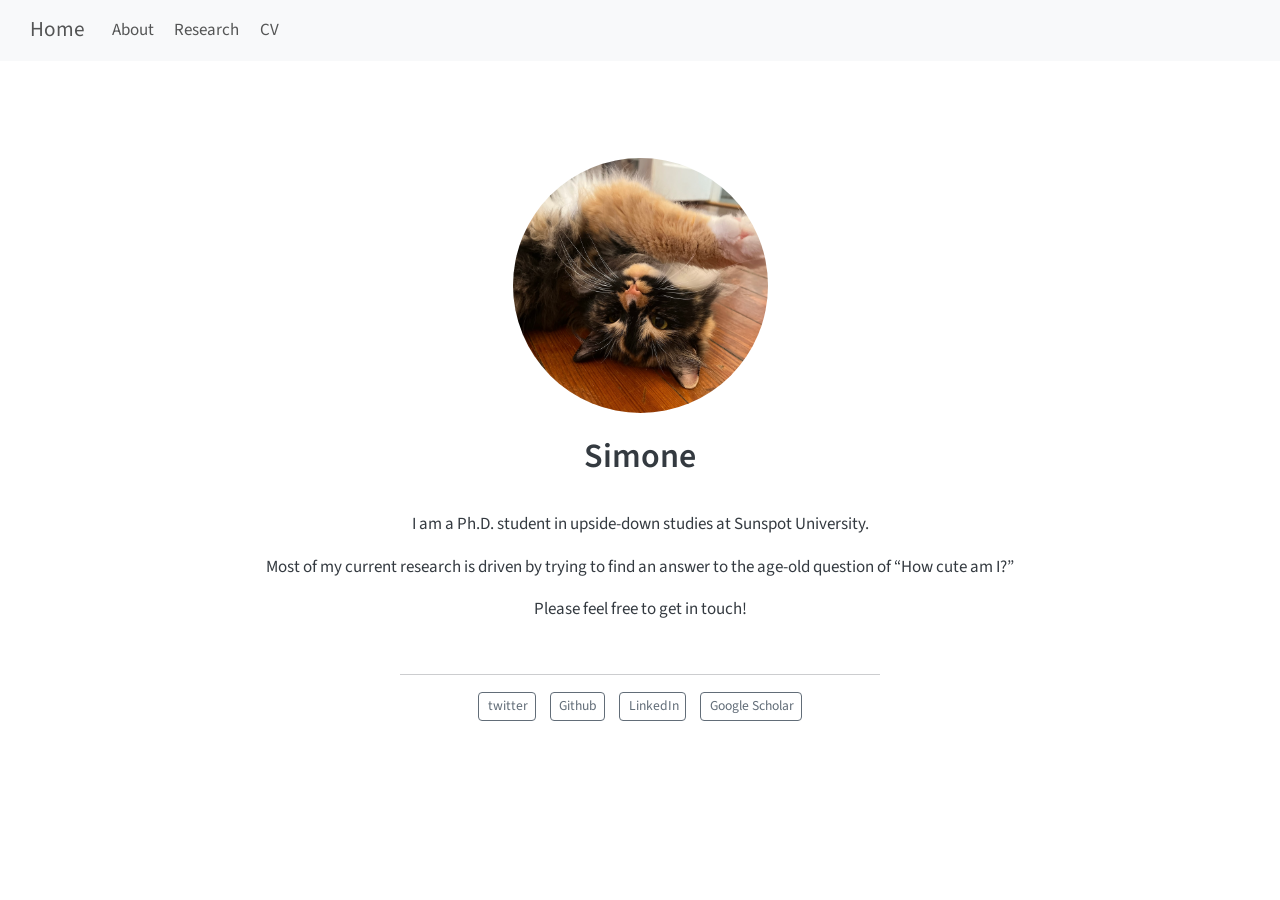
==== docs/index.html @ acee5ae1 "Initial commit" ====
<!DOCTYPE html>
<html xmlns="http://www.w3.org/1999/xhtml" lang="en" xml:lang="en"><head>

<meta charset="utf-8">
<meta name="generator" content="quarto-1.4.552">

<meta name="viewport" content="width=device-width, initial-scale=1.0, user-scalable=yes">


<title>Home - Simone</title>
<style>
code{white-space: pre-wrap;}
span.smallcaps{font-variant: small-caps;}
div.columns{display: flex; gap: min(4vw, 1.5em);}
div.column{flex: auto; overflow-x: auto;}
div.hanging-indent{margin-left: 1.5em; text-indent: -1.5em;}
ul.task-list{list-style: none;}
ul.task-list li input[type="checkbox"] {
  width: 0.8em;
  margin: 0 0.8em 0.2em -1em; /* quarto-specific, see https://github.com/quarto-dev/quarto-cli/issues/4556 */ 
  vertical-align: middle;
}
</style>


<script src="site_libs/quarto-nav/quarto-nav.js"></script>
<script src="site_libs/quarto-nav/headroom.min.js"></script>
<script src="site_libs/clipboard/clipboard.min.js"></script>
<script src="site_libs/quarto-search/autocomplete.umd.js"></script>
<script src="site_libs/quarto-search/fuse.min.js"></script>
<script src="site_libs/quarto-search/quarto-search.js"></script>
<meta name="quarto:offset" content="./">
<link href="./logo.png" rel="icon" type="image/png">
<script src="site_libs/quarto-html/quarto.js"></script>
<script src="site_libs/quarto-html/popper.min.js"></script>
<script src="site_libs/quarto-html/tippy.umd.min.js"></script>
<link href="site_libs/quarto-html/tippy.css" rel="stylesheet">
<link href="site_libs/quarto-html/quarto-syntax-highlighting.css" rel="stylesheet" id="quarto-text-highlighting-styles">
<script src="site_libs/bootstrap/bootstrap.min.js"></script>
<link href="site_libs/bootstrap/bootstrap-icons.css" rel="stylesheet">
<link href="site_libs/bootstrap/bootstrap.min.css" rel="stylesheet" id="quarto-bootstrap" data-mode="light">
<script id="quarto-search-options" type="application/json">{
  "location": "navbar",
  "copy-button": false,
  "collapse-after": 3,
  "panel-placement": "end",
  "type": "overlay",
  "limit": 50,
  "keyboard-shortcut": [
    "f",
    "/",
    "s"
  ],
  "show-item-context": false,
  "language": {
    "search-no-results-text": "No results",
    "search-matching-documents-text": "matching documents",
    "search-copy-link-title": "Copy link to search",
    "search-hide-matches-text": "Hide additional matches",
    "search-more-match-text": "more match in this document",
    "search-more-matches-text": "more matches in this document",
    "search-clear-button-title": "Clear",
    "search-text-placeholder": "",
    "search-detached-cancel-button-title": "Cancel",
    "search-submit-button-title": "Submit",
    "search-label": "Search"
  }
}</script>


<link rel="stylesheet" href="styles.css">
</head>

<body class="nav-fixed fullcontent">

<div id="quarto-search-results"></div>
  <header id="quarto-header" class="headroom fixed-top">
    <nav class="navbar navbar-expand-lg " data-bs-theme="dark">
      <div class="navbar-container container-fluid">
      <div class="navbar-brand-container mx-auto">
    <a class="navbar-brand" href="./index.html">
    <span class="navbar-title">Home</span>
    </a>
  </div>
            <div id="quarto-search" class="" title="Search"></div>
          <button class="navbar-toggler" type="button" data-bs-toggle="collapse" data-bs-target="#navbarCollapse" aria-controls="navbarCollapse" aria-expanded="false" aria-label="Toggle navigation" onclick="if (window.quartoToggleHeadroom) { window.quartoToggleHeadroom(); }">
  <span class="navbar-toggler-icon"></span>
</button>
          <div class="collapse navbar-collapse" id="navbarCollapse">
            <ul class="navbar-nav navbar-nav-scroll me-auto">
  <li class="nav-item">
    <a class="nav-link" href="./about.html"> 
<span class="menu-text">About</span></a>
  </li>  
  <li class="nav-item">
    <a class="nav-link" href="./research/index.html"> 
<span class="menu-text">Research</span></a>
  </li>  
  <li class="nav-item">
    <a class="nav-link" href="./cv.pdf"> 
<span class="menu-text">CV</span></a>
  </li>  
</ul>
          </div> <!-- /navcollapse -->
          <div class="quarto-navbar-tools">
</div>
      </div> <!-- /container-fluid -->
    </nav>
</header>
<!-- content -->
<div id="quarto-content" class="quarto-container page-columns page-rows-contents page-layout-article page-navbar">
<!-- sidebar -->
<!-- margin-sidebar -->
    
<!-- main -->
<div class="quarto-about-jolla content">
  <img src="profile.jpg" class="about-image
  round " style="height: 15em; width: 15em;">
 <header id="title-block-header" class="quarto-title-block default">
<div class="quarto-title">
<h1 class="title">Simone</h1>
</div>
<div class="quarto-title-meta">
  </div>
</header><main class="content" id="quarto-document-content">
<p>I am a Ph.D.&nbsp;student in upside-down studies at Sunspot University.</p>
<p>Most of my current research is driven by trying to find an answer to the age-old question of “How cute am I?”</p>
<p>Please feel free to get in touch!</p>


</main> 
  <hr class="about-sep">
   <div class="about-links">
  <a href="https://twitter.com" class="about-link" rel="" target="">
    <i class="bi bi-twitter"></i>
     <span class="about-link-text">twitter</span>
  </a>
  <a href="https://github.com" class="about-link" rel="" target="">
    <i class="bi bi-github"></i>
     <span class="about-link-text">Github</span>
  </a>
  <a href="https://linkedin.com" class="about-link" rel="" target="">
    <i class="bi bi-linkedin"></i>
     <span class="about-link-text">LinkedIn</span>
  </a>
  <a href="https://scholar.google.com" class="about-link" rel="" target="">
    <i class="bi bi-google"></i>
     <span class="about-link-text">Google Scholar</span>
  </a>
</div>
</div>
 <!-- /main -->
<script id="quarto-html-after-body" type="application/javascript">
window.document.addEventListener("DOMContentLoaded", function (event) {
  const toggleBodyColorMode = (bsSheetEl) => {
    const mode = bsSheetEl.getAttribute("data-mode");
    const bodyEl = window.document.querySelector("body");
    if (mode === "dark") {
      bodyEl.classList.add("quarto-dark");
      bodyEl.classList.remove("quarto-light");
    } else {
      bodyEl.classList.add("quarto-light");
      bodyEl.classList.remove("quarto-dark");
    }
  }
  const toggleBodyColorPrimary = () => {
    const bsSheetEl = window.document.querySelector("link#quarto-bootstrap");
    if (bsSheetEl) {
      toggleBodyColorMode(bsSheetEl);
    }
  }
  toggleBodyColorPrimary();  
  const isCodeAnnotation = (el) => {
    for (const clz of el.classList) {
      if (clz.startsWith('code-annotation-')) {                     
        return true;
      }
    }
    return false;
  }
  const clipboard = new window.ClipboardJS('.code-copy-button', {
    text: function(trigger) {
      const codeEl = trigger.previousElementSibling.cloneNode(true);
      for (const childEl of codeEl.children) {
        if (isCodeAnnotation(childEl)) {
          childEl.remove();
        }
      }
      return codeEl.innerText;
    }
  });
  clipboard.on('success', function(e) {
    // button target
    const button = e.trigger;
    // don't keep focus
    button.blur();
    // flash "checked"
    button.classList.add('code-copy-button-checked');
    var currentTitle = button.getAttribute("title");
    button.setAttribute("title", "Copied!");
    let tooltip;
    if (window.bootstrap) {
      button.setAttribute("data-bs-toggle", "tooltip");
      button.setAttribute("data-bs-placement", "left");
      button.setAttribute("data-bs-title", "Copied!");
      tooltip = new bootstrap.Tooltip(button, 
        { trigger: "manual", 
          customClass: "code-copy-button-tooltip",
          offset: [0, -8]});
      tooltip.show();    
    }
    setTimeout(function() {
      if (tooltip) {
        tooltip.hide();
        button.removeAttribute("data-bs-title");
        button.removeAttribute("data-bs-toggle");
        button.removeAttribute("data-bs-placement");
      }
      button.setAttribute("title", currentTitle);
      button.classList.remove('code-copy-button-checked');
    }, 1000);
    // clear code selection
    e.clearSelection();
  });
    var localhostRegex = new RegExp(/^(?:http|https):\/\/localhost\:?[0-9]*\//);
    var mailtoRegex = new RegExp(/^mailto:/);
      var filterRegex = new RegExp('/' + window.location.host + '/');
    var isInternal = (href) => {
        return filterRegex.test(href) || localhostRegex.test(href) || mailtoRegex.test(href);
    }
    // Inspect non-navigation links and adorn them if external
 	var links = window.document.querySelectorAll('a[href]:not(.nav-link):not(.navbar-brand):not(.toc-action):not(.sidebar-link):not(.sidebar-item-toggle):not(.pagination-link):not(.no-external):not([aria-hidden]):not(.dropdown-item):not(.quarto-navigation-tool)');
    for (var i=0; i<links.length; i++) {
      const link = links[i];
      if (!isInternal(link.href)) {
        // undo the damage that might have been done by quarto-nav.js in the case of
        // links that we want to consider external
        if (link.dataset.originalHref !== undefined) {
          link.href = link.dataset.originalHref;
        }
      }
    }
  function tippyHover(el, contentFn, onTriggerFn, onUntriggerFn) {
    const config = {
      allowHTML: true,
      maxWidth: 500,
      delay: 100,
      arrow: false,
      appendTo: function(el) {
          return el.parentElement;
      },
      interactive: true,
      interactiveBorder: 10,
      theme: 'quarto',
      placement: 'bottom-start',
    };
    if (contentFn) {
      config.content = contentFn;
    }
    if (onTriggerFn) {
      config.onTrigger = onTriggerFn;
    }
    if (onUntriggerFn) {
      config.onUntrigger = onUntriggerFn;
    }
    window.tippy(el, config); 
  }
  const noterefs = window.document.querySelectorAll('a[role="doc-noteref"]');
  for (var i=0; i<noterefs.length; i++) {
    const ref = noterefs[i];
    tippyHover(ref, function() {
      // use id or data attribute instead here
      let href = ref.getAttribute('data-footnote-href') || ref.getAttribute('href');
      try { href = new URL(href).hash; } catch {}
      const id = href.replace(/^#\/?/, "");
      const note = window.document.getElementById(id);
      if (note) {
        return note.innerHTML;
      } else {
        return "";
      }
    });
  }
  const xrefs = window.document.querySelectorAll('a.quarto-xref');
  const processXRef = (id, note) => {
    // Strip column container classes
    const stripColumnClz = (el) => {
      el.classList.remove("page-full", "page-columns");
      if (el.children) {
        for (const child of el.children) {
          stripColumnClz(child);
        }
      }
    }
    stripColumnClz(note)
    if (id === null || id.startsWith('sec-')) {
      // Special case sections, only their first couple elements
      const container = document.createElement("div");
      if (note.children && note.children.length > 2) {
        container.appendChild(note.children[0].cloneNode(true));
        for (let i = 1; i < note.children.length; i++) {
          const child = note.children[i];
          if (child.tagName === "P" && child.innerText === "") {
            continue;
          } else {
            container.appendChild(child.cloneNode(true));
            break;
          }
        }
        if (window.Quarto?.typesetMath) {
          window.Quarto.typesetMath(container);
        }
        return container.innerHTML
      } else {
        if (window.Quarto?.typesetMath) {
          window.Quarto.typesetMath(note);
        }
        return note.innerHTML;
      }
    } else {
      // Remove any anchor links if they are present
      const anchorLink = note.querySelector('a.anchorjs-link');
      if (anchorLink) {
        anchorLink.remove();
      }
      if (window.Quarto?.typesetMath) {
        window.Quarto.typesetMath(note);
      }
      // TODO in 1.5, we should make sure this works without a callout special case
      if (note.classList.contains("callout")) {
        return note.outerHTML;
      } else {
        return note.innerHTML;
      }
    }
  }
  for (var i=0; i<xrefs.length; i++) {
    const xref = xrefs[i];
    tippyHover(xref, undefined, function(instance) {
      instance.disable();
      let url = xref.getAttribute('href');
      let hash = undefined; 
      if (url.startsWith('#')) {
        hash = url;
      } else {
        try { hash = new URL(url).hash; } catch {}
      }
      if (hash) {
        const id = hash.replace(/^#\/?/, "");
        const note = window.document.getElementById(id);
        if (note !== null) {
          try {
            const html = processXRef(id, note.cloneNode(true));
            instance.setContent(html);
          } finally {
            instance.enable();
            instance.show();
          }
        } else {
          // See if we can fetch this
          fetch(url.split('#')[0])
          .then(res => res.text())
          .then(html => {
            const parser = new DOMParser();
            const htmlDoc = parser.parseFromString(html, "text/html");
            const note = htmlDoc.getElementById(id);
            if (note !== null) {
              const html = processXRef(id, note);
              instance.setContent(html);
            } 
          }).finally(() => {
            instance.enable();
            instance.show();
          });
        }
      } else {
        // See if we can fetch a full url (with no hash to target)
        // This is a special case and we should probably do some content thinning / targeting
        fetch(url)
        .then(res => res.text())
        .then(html => {
          const parser = new DOMParser();
          const htmlDoc = parser.parseFromString(html, "text/html");
          const note = htmlDoc.querySelector('main.content');
          if (note !== null) {
            // This should only happen for chapter cross references
            // (since there is no id in the URL)
            // remove the first header
            if (note.children.length > 0 && note.children[0].tagName === "HEADER") {
              note.children[0].remove();
            }
            const html = processXRef(null, note);
            instance.setContent(html);
          } 
        }).finally(() => {
          instance.enable();
          instance.show();
        });
      }
    }, function(instance) {
    });
  }
      let selectedAnnoteEl;
      const selectorForAnnotation = ( cell, annotation) => {
        let cellAttr = 'data-code-cell="' + cell + '"';
        let lineAttr = 'data-code-annotation="' +  annotation + '"';
        const selector = 'span[' + cellAttr + '][' + lineAttr + ']';
        return selector;
      }
      const selectCodeLines = (annoteEl) => {
        const doc = window.document;
        const targetCell = annoteEl.getAttribute("data-target-cell");
        const targetAnnotation = annoteEl.getAttribute("data-target-annotation");
        const annoteSpan = window.document.querySelector(selectorForAnnotation(targetCell, targetAnnotation));
        const lines = annoteSpan.getAttribute("data-code-lines").split(",");
        const lineIds = lines.map((line) => {
          return targetCell + "-" + line;
        })
        let top = null;
        let height = null;
        let parent = null;
        if (lineIds.length > 0) {
            //compute the position of the single el (top and bottom and make a div)
            const el = window.document.getElementById(lineIds[0]);
            top = el.offsetTop;
            height = el.offsetHeight;
            parent = el.parentElement.parentElement;
          if (lineIds.length > 1) {
            const lastEl = window.document.getElementById(lineIds[lineIds.length - 1]);
            const bottom = lastEl.offsetTop + lastEl.offsetHeight;
            height = bottom - top;
          }
          if (top !== null && height !== null && parent !== null) {
            // cook up a div (if necessary) and position it 
            let div = window.document.getElementById("code-annotation-line-highlight");
            if (div === null) {
              div = window.document.createElement("div");
              div.setAttribute("id", "code-annotation-line-highlight");
              div.style.position = 'absolute';
              parent.appendChild(div);
            }
            div.style.top = top - 2 + "px";
            div.style.height = height + 4 + "px";
            div.style.left = 0;
            let gutterDiv = window.document.getElementById("code-annotation-line-highlight-gutter");
            if (gutterDiv === null) {
              gutterDiv = window.document.createElement("div");
              gutterDiv.setAttribute("id", "code-annotation-line-highlight-gutter");
              gutterDiv.style.position = 'absolute';
              const codeCell = window.document.getElementById(targetCell);
              const gutter = codeCell.querySelector('.code-annotation-gutter');
              gutter.appendChild(gutterDiv);
            }
            gutterDiv.style.top = top - 2 + "px";
            gutterDiv.style.height = height + 4 + "px";
          }
          selectedAnnoteEl = annoteEl;
        }
      };
      const unselectCodeLines = () => {
        const elementsIds = ["code-annotation-line-highlight", "code-annotation-line-highlight-gutter"];
        elementsIds.forEach((elId) => {
          const div = window.document.getElementById(elId);
          if (div) {
            div.remove();
          }
        });
        selectedAnnoteEl = undefined;
      };
        // Handle positioning of the toggle
    window.addEventListener(
      "resize",
      throttle(() => {
        elRect = undefined;
        if (selectedAnnoteEl) {
          selectCodeLines(selectedAnnoteEl);
        }
      }, 10)
    );
    function throttle(fn, ms) {
    let throttle = false;
    let timer;
      return (...args) => {
        if(!throttle) { // first call gets through
            fn.apply(this, args);
            throttle = true;
        } else { // all the others get throttled
            if(timer) clearTimeout(timer); // cancel #2
            timer = setTimeout(() => {
              fn.apply(this, args);
              timer = throttle = false;
            }, ms);
        }
      };
    }
      // Attach click handler to the DT
      const annoteDls = window.document.querySelectorAll('dt[data-target-cell]');
      for (const annoteDlNode of annoteDls) {
        annoteDlNode.addEventListener('click', (event) => {
          const clickedEl = event.target;
          if (clickedEl !== selectedAnnoteEl) {
            unselectCodeLines();
            const activeEl = window.document.querySelector('dt[data-target-cell].code-annotation-active');
            if (activeEl) {
              activeEl.classList.remove('code-annotation-active');
            }
            selectCodeLines(clickedEl);
            clickedEl.classList.add('code-annotation-active');
          } else {
            // Unselect the line
            unselectCodeLines();
            clickedEl.classList.remove('code-annotation-active');
          }
        });
      }
  const findCites = (el) => {
    const parentEl = el.parentElement;
    if (parentEl) {
      const cites = parentEl.dataset.cites;
      if (cites) {
        return {
          el,
          cites: cites.split(' ')
        };
      } else {
        return findCites(el.parentElement)
      }
    } else {
      return undefined;
    }
  };
  var bibliorefs = window.document.querySelectorAll('a[role="doc-biblioref"]');
  for (var i=0; i<bibliorefs.length; i++) {
    const ref = bibliorefs[i];
    const citeInfo = findCites(ref);
    if (citeInfo) {
      tippyHover(citeInfo.el, function() {
        var popup = window.document.createElement('div');
        citeInfo.cites.forEach(function(cite) {
          var citeDiv = window.document.createElement('div');
          citeDiv.classList.add('hanging-indent');
          citeDiv.classList.add('csl-entry');
          var biblioDiv = window.document.getElementById('ref-' + cite);
          if (biblioDiv) {
            citeDiv.innerHTML = biblioDiv.innerHTML;
          }
          popup.appendChild(citeDiv);
        });
        return popup.innerHTML;
      });
    }
  }
});
</script>
</div> <!-- /content -->




</body></html>
---- docs/site_libs/quarto-html/tippy.css ----
.tippy-box[data-animation=fade][data-state=hidden]{opacity:0}[data-tippy-root]{max-width:calc(100vw - 10px)}.tippy-box{position:relative;background-color:#333;color:#fff;border-radius:4px;font-size:14px;line-height:1.4;white-space:normal;outline:0;transition-property:transform,visibility,opacity}.tippy-box[data-placement^=top]>.tippy-arrow{bottom:0}.tippy-box[data-placement^=top]>.tippy-arrow:before{bottom:-7px;left:0;border-width:8px 8px 0;border-top-color:initial;transform-origin:center top}.tippy-box[data-placement^=bottom]>.tippy-arrow{top:0}.tippy-box[data-placement^=bottom]>.tippy-arrow:before{top:-7px;left:0;border-width:0 8px 8px;border-bottom-color:initial;transform-origin:center bottom}.tippy-box[data-placement^=left]>.tippy-arrow{right:0}.tippy-box[data-placement^=left]>.tippy-arrow:before{border-width:8px 0 8px 8px;border-left-color:initial;right:-7px;transform-origin:center left}.tippy-box[data-placement^=right]>.tippy-arrow{left:0}.tippy-box[data-placement^=right]>.tippy-arrow:before{left:-7px;border-width:8px 8px 8px 0;border-right-color:initial;transform-origin:center right}.tippy-box[data-inertia][data-state=visible]{transition-timing-function:cubic-bezier(.54,1.5,.38,1.11)}.tippy-arrow{width:16px;height:16px;color:#333}.tippy-arrow:before{content:"";position:absolute;border-color:transparent;border-style:solid}.tippy-content{position:relative;padding:5px 9px;z-index:1}
---- docs/site_libs/quarto-html/quarto-syntax-highlighting.css ----
/* quarto syntax highlight colors */
:root {
  --quarto-hl-ot-color: #003B4F;
  --quarto-hl-at-color: #657422;
  --quarto-hl-ss-color: #20794D;
  --quarto-hl-an-color: #5E5E5E;
  --quarto-hl-fu-color: #4758AB;
  --quarto-hl-st-color: #20794D;
  --quarto-hl-cf-color: #003B4F;
  --quarto-hl-op-color: #5E5E5E;
  --quarto-hl-er-color: #AD0000;
  --quarto-hl-bn-color: #AD0000;
  --quarto-hl-al-color: #AD0000;
  --quarto-hl-va-color: #111111;
  --quarto-hl-bu-color: inherit;
  --quarto-hl-ex-color: inherit;
  --quarto-hl-pp-color: #AD0000;
  --quarto-hl-in-color: #5E5E5E;
  --quarto-hl-vs-color: #20794D;
  --quarto-hl-wa-color: #5E5E5E;
  --quarto-hl-do-color: #5E5E5E;
  --quarto-hl-im-color: #00769E;
  --quarto-hl-ch-color: #20794D;
  --quarto-hl-dt-color: #AD0000;
  --quarto-hl-fl-color: #AD0000;
  --quarto-hl-co-color: #5E5E5E;
  --quarto-hl-cv-color: #5E5E5E;
  --quarto-hl-cn-color: #8f5902;
  --quarto-hl-sc-color: #5E5E5E;
  --quarto-hl-dv-color: #AD0000;
  --quarto-hl-kw-color: #003B4F;
}

/* other quarto variables */
:root {
  --quarto-font-monospace: SFMono-Regular, Menlo, Monaco, Consolas, "Liberation Mono", "Courier New", monospace;
}

pre > code.sourceCode > span {
  color: #003B4F;
}

code span {
  color: #003B4F;
}

code.sourceCode > span {
  color: #003B4F;
}

div.sourceCode,
div.sourceCode pre.sourceCode {
  color: #003B4F;
}

code span.ot {
  color: #003B4F;
  font-style: inherit;
}

code span.at {
  color: #657422;
  font-style: inherit;
}

code span.ss {
  color: #20794D;
  font-style: inherit;
}

code span.an {
  color: #5E5E5E;
  font-style: inherit;
}

code span.fu {
  color: #4758AB;
  font-style: inherit;
}

code span.st {
  color: #20794D;
  font-style: inherit;
}

code span.cf {
  color: #003B4F;
  font-style: inherit;
}

code span.op {
  color: #5E5E5E;
  font-style: inherit;
}

code span.er {
  color: #AD0000;
  font-style: inherit;
}

code span.bn {
  color: #AD0000;
  font-style: inherit;
}

code span.al {
  color: #AD0000;
  font-style: inherit;
}

code span.va {
  color: #111111;
  font-style: inherit;
}

code span.bu {
  font-style: inherit;
}

code span.ex {
  font-style: inherit;
}

code span.pp {
  color: #AD0000;
  font-style: inherit;
}

code span.in {
  color: #5E5E5E;
  font-style: inherit;
}

code span.vs {
  color: #20794D;
  font-style: inherit;
}

code span.wa {
  color: #5E5E5E;
  font-style: italic;
}

code span.do {
  color: #5E5E5E;
  font-style: italic;
}

code span.im {
  color: #00769E;
  font-style: inherit;
}

code span.ch {
  color: #20794D;
  font-style: inherit;
}

code span.dt {
  color: #AD0000;
  font-style: inherit;
}

code span.fl {
  color: #AD0000;
  font-style: inherit;
}

code span.co {
  color: #5E5E5E;
  font-style: inherit;
}

code span.cv {
  color: #5E5E5E;
  font-style: italic;
}

code span.cn {
  color: #8f5902;
  font-style: inherit;
}

code span.sc {
  color: #5E5E5E;
  font-style: inherit;
}

code span.dv {
  color: #AD0000;
  font-style: inherit;
}

code span.kw {
  color: #003B4F;
  font-style: inherit;
}

.prevent-inlining {
  content: "</";
}

/*# sourceMappingURL=debc5d5d77c3f9108843748ff7464032.css.map */
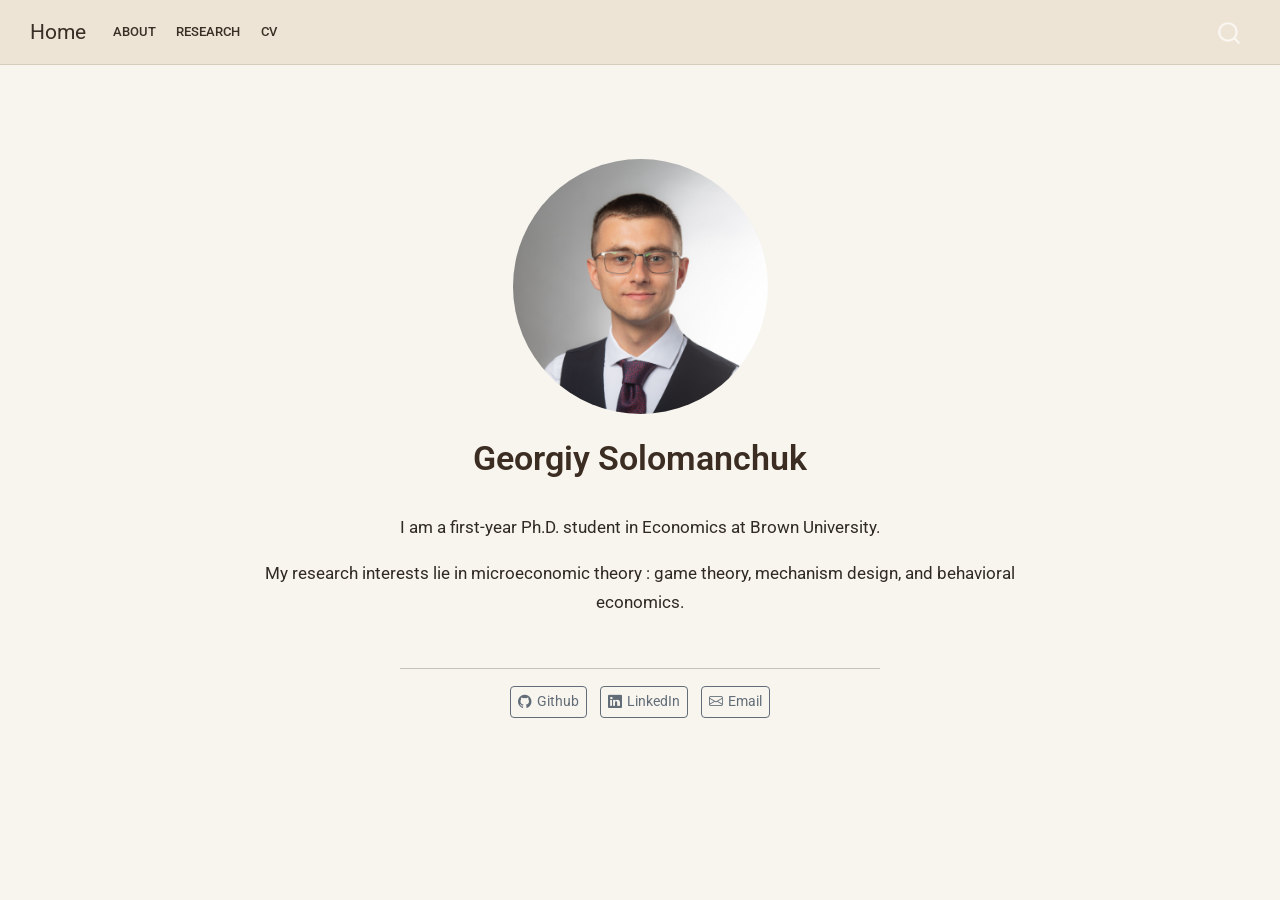
==== commit b81dd92a: "Building my own website" ====
--- a/docs/index.html
+++ b/docs/index.html
@@ -2,13 +2,16 @@
 <html xmlns="http://www.w3.org/1999/xhtml" lang="en" xml:lang="en"><head>
 
 <meta charset="utf-8">
-<meta name="generator" content="quarto-1.4.552">
+<meta name="generator" content="quarto-1.9.36">
 
 <meta name="viewport" content="width=device-width, initial-scale=1.0, user-scalable=yes">
 
 
-<title>Home - Simone</title>
+<title>Georgiy Solomanchuk – Home</title>
 <style>
+/* Default styles provided by pandoc.
+** See https://pandoc.org/MANUAL.html#variables-for-html for config info.
+*/
 code{white-space: pre-wrap;}
 span.smallcaps{font-variant: small-caps;}
 div.columns{display: flex; gap: min(4vw, 1.5em);}
@@ -31,14 +34,15 @@
 <script src="site_libs/quarto-search/quarto-search.js"></script>
 <meta name="quarto:offset" content="./">
 <link href="./logo.png" rel="icon" type="image/png">
-<script src="site_libs/quarto-html/quarto.js"></script>
+<script src="site_libs/quarto-html/quarto.js" type="module"></script>
+<script src="site_libs/quarto-html/tabsets/tabsets.js" type="module"></script>
 <script src="site_libs/quarto-html/popper.min.js"></script>
 <script src="site_libs/quarto-html/tippy.umd.min.js"></script>
 <link href="site_libs/quarto-html/tippy.css" rel="stylesheet">
-<link href="site_libs/quarto-html/quarto-syntax-highlighting.css" rel="stylesheet" id="quarto-text-highlighting-styles">
+<link href="site_libs/quarto-html/quarto-syntax-highlighting-845c23b38eaddc0f92fda52bfe77a8c8.css" rel="stylesheet" id="quarto-text-highlighting-styles">
 <script src="site_libs/bootstrap/bootstrap.min.js"></script>
 <link href="site_libs/bootstrap/bootstrap-icons.css" rel="stylesheet">
-<link href="site_libs/bootstrap/bootstrap.min.css" rel="stylesheet" id="quarto-bootstrap" data-mode="light">
+<link href="site_libs/bootstrap/bootstrap-c51defa157ccb18095ba4b35bf459923.min.css" rel="stylesheet" append-hash="true" id="quarto-bootstrap" data-mode="light">
 <script id="quarto-search-options" type="application/json">{
   "location": "navbar",
   "copy-button": false,
@@ -71,7 +75,7 @@
 <link rel="stylesheet" href="styles.css">
 </head>
 
-<body class="nav-fixed fullcontent">
+<body class="nav-fixed fullcontent quarto-light">
 
 <div id="quarto-search-results"></div>
   <header id="quarto-header" class="headroom fixed-top">
@@ -83,7 +87,7 @@
     </a>
   </div>
             <div id="quarto-search" class="" title="Search"></div>
-          <button class="navbar-toggler" type="button" data-bs-toggle="collapse" data-bs-target="#navbarCollapse" aria-controls="navbarCollapse" aria-expanded="false" aria-label="Toggle navigation" onclick="if (window.quartoToggleHeadroom) { window.quartoToggleHeadroom(); }">
+          <button class="navbar-toggler" type="button" data-bs-toggle="collapse" data-bs-target="#navbarCollapse" aria-controls="navbarCollapse" role="menu" aria-expanded="false" aria-label="Toggle navigation" onclick="if (window.quartoToggleHeadroom) { window.quartoToggleHeadroom(); }">
   <span class="navbar-toggler-icon"></span>
 </button>
           <div class="collapse navbar-collapse" id="navbarCollapse">
@@ -102,7 +106,7 @@
   </li>  
 </ul>
           </div> <!-- /navcollapse -->
-          <div class="quarto-navbar-tools">
+            <div class="quarto-navbar-tools">
 </div>
       </div> <!-- /container-fluid -->
     </nav>
@@ -113,74 +117,84 @@
 <!-- margin-sidebar -->
     
 <!-- main -->
-<div class="quarto-about-jolla content">
+<div class="quarto-about-jolla">
   <img src="profile.jpg" class="about-image
   round " style="height: 15em; width: 15em;">
  <header id="title-block-header" class="quarto-title-block default">
 <div class="quarto-title">
-<h1 class="title">Simone</h1>
+<h1 class="title">Georgiy Solomanchuk</h1>
 </div>
 <div class="quarto-title-meta">
   </div>
 </header><main class="content" id="quarto-document-content">
-<p>I am a Ph.D.&nbsp;student in upside-down studies at Sunspot University.</p>
-<p>Most of my current research is driven by trying to find an answer to the age-old question of “How cute am I?”</p>
-<p>Please feel free to get in touch!</p>
+<p>I am a first-year Ph.D.&nbsp;student in Economics at Brown University.</p>
+<p>My research interests lie in microeconomic theory : game theory, mechanism design, and behavioral economics.</p>
 
 
 </main> 
   <hr class="about-sep">
    <div class="about-links">
-  <a href="https://twitter.com" class="about-link" rel="" target="">
-    <i class="bi bi-twitter"></i>
-     <span class="about-link-text">twitter</span>
-  </a>
-  <a href="https://github.com" class="about-link" rel="" target="">
+  <a href="https://github.com/georgiysolomanchuk" class="about-link" rel="" target="">
     <i class="bi bi-github"></i>
      <span class="about-link-text">Github</span>
   </a>
-  <a href="https://linkedin.com" class="about-link" rel="" target="">
+  <a href="https://www.linkedin.com/in/georgiy-solomanchuk" class="about-link" rel="" target="">
     <i class="bi bi-linkedin"></i>
      <span class="about-link-text">LinkedIn</span>
   </a>
-  <a href="https://scholar.google.com" class="about-link" rel="" target="">
-    <i class="bi bi-google"></i>
-     <span class="about-link-text">Google Scholar</span>
+  <a href="mailto:georgiy_solomanchuk@brown.edu" class="about-link" rel="" target="">
+    <i class="bi bi-envelope"></i>
+     <span class="about-link-text">Email</span>
   </a>
 </div>
 </div>
  <!-- /main -->
 <script id="quarto-html-after-body" type="application/javascript">
-window.document.addEventListener("DOMContentLoaded", function (event) {
-  const toggleBodyColorMode = (bsSheetEl) => {
-    const mode = bsSheetEl.getAttribute("data-mode");
-    const bodyEl = window.document.querySelector("body");
-    if (mode === "dark") {
-      bodyEl.classList.add("quarto-dark");
-      bodyEl.classList.remove("quarto-light");
-    } else {
-      bodyEl.classList.add("quarto-light");
-      bodyEl.classList.remove("quarto-dark");
-    }
-  }
-  const toggleBodyColorPrimary = () => {
-    const bsSheetEl = window.document.querySelector("link#quarto-bootstrap");
-    if (bsSheetEl) {
-      toggleBodyColorMode(bsSheetEl);
-    }
-  }
-  toggleBodyColorPrimary();  
-  const isCodeAnnotation = (el) => {
-    for (const clz of el.classList) {
-      if (clz.startsWith('code-annotation-')) {                     
-        return true;
-      }
-    }
-    return false;
-  }
-  const clipboard = new window.ClipboardJS('.code-copy-button', {
-    text: function(trigger) {
-      const codeEl = trigger.previousElementSibling.cloneNode(true);
+  window.document.addEventListener("DOMContentLoaded", function (event) {
+    const isCodeAnnotation = (el) => {
+      for (const clz of el.classList) {
+        if (clz.startsWith('code-annotation-')) {                     
+          return true;
+        }
+      }
+      return false;
+    }
+    const onCopySuccess = function(e) {
+      // button target
+      const button = e.trigger;
+      // don't keep focus
+      button.blur();
+      // flash "checked"
+      button.classList.add('code-copy-button-checked');
+      var currentTitle = button.getAttribute("title");
+      button.setAttribute("title", "Copied!");
+      let tooltip;
+      if (window.bootstrap) {
+        button.setAttribute("data-bs-toggle", "tooltip");
+        button.setAttribute("data-bs-placement", "left");
+        button.setAttribute("data-bs-title", "Copied!");
+        tooltip = new bootstrap.Tooltip(button, 
+          { trigger: "manual", 
+            customClass: "code-copy-button-tooltip",
+            offset: [0, -8]});
+        tooltip.show();    
+      }
+      setTimeout(function() {
+        if (tooltip) {
+          tooltip.hide();
+          button.removeAttribute("data-bs-title");
+          button.removeAttribute("data-bs-toggle");
+          button.removeAttribute("data-bs-placement");
+        }
+        button.setAttribute("title", currentTitle);
+        button.classList.remove('code-copy-button-checked');
+      }, 1000);
+      // clear code selection
+      e.clearSelection();
+    }
+    const getTextToCopy = function(trigger) {
+      const outerScaffold = trigger.parentElement.cloneNode(true);
+      const codeEl = outerScaffold.querySelector('code');
       for (const childEl of codeEl.children) {
         if (isCodeAnnotation(childEl)) {
           childEl.remove();
@@ -188,184 +202,184 @@
       }
       return codeEl.innerText;
     }
-  });
-  clipboard.on('success', function(e) {
-    // button target
-    const button = e.trigger;
-    // don't keep focus
-    button.blur();
-    // flash "checked"
-    button.classList.add('code-copy-button-checked');
-    var currentTitle = button.getAttribute("title");
-    button.setAttribute("title", "Copied!");
-    let tooltip;
-    if (window.bootstrap) {
-      button.setAttribute("data-bs-toggle", "tooltip");
-      button.setAttribute("data-bs-placement", "left");
-      button.setAttribute("data-bs-title", "Copied!");
-      tooltip = new bootstrap.Tooltip(button, 
-        { trigger: "manual", 
-          customClass: "code-copy-button-tooltip",
-          offset: [0, -8]});
-      tooltip.show();    
-    }
-    setTimeout(function() {
-      if (tooltip) {
-        tooltip.hide();
-        button.removeAttribute("data-bs-title");
-        button.removeAttribute("data-bs-toggle");
-        button.removeAttribute("data-bs-placement");
-      }
-      button.setAttribute("title", currentTitle);
-      button.classList.remove('code-copy-button-checked');
-    }, 1000);
-    // clear code selection
-    e.clearSelection();
-  });
-    var localhostRegex = new RegExp(/^(?:http|https):\/\/localhost\:?[0-9]*\//);
-    var mailtoRegex = new RegExp(/^mailto:/);
-      var filterRegex = new RegExp('/' + window.location.host + '/');
-    var isInternal = (href) => {
-        return filterRegex.test(href) || localhostRegex.test(href) || mailtoRegex.test(href);
-    }
-    // Inspect non-navigation links and adorn them if external
- 	var links = window.document.querySelectorAll('a[href]:not(.nav-link):not(.navbar-brand):not(.toc-action):not(.sidebar-link):not(.sidebar-item-toggle):not(.pagination-link):not(.no-external):not([aria-hidden]):not(.dropdown-item):not(.quarto-navigation-tool)');
-    for (var i=0; i<links.length; i++) {
-      const link = links[i];
-      if (!isInternal(link.href)) {
-        // undo the damage that might have been done by quarto-nav.js in the case of
-        // links that we want to consider external
-        if (link.dataset.originalHref !== undefined) {
-          link.href = link.dataset.originalHref;
-        }
-      }
-    }
-  function tippyHover(el, contentFn, onTriggerFn, onUntriggerFn) {
-    const config = {
-      allowHTML: true,
-      maxWidth: 500,
-      delay: 100,
-      arrow: false,
-      appendTo: function(el) {
-          return el.parentElement;
-      },
-      interactive: true,
-      interactiveBorder: 10,
-      theme: 'quarto',
-      placement: 'bottom-start',
-    };
-    if (contentFn) {
-      config.content = contentFn;
-    }
-    if (onTriggerFn) {
-      config.onTrigger = onTriggerFn;
-    }
-    if (onUntriggerFn) {
-      config.onUntrigger = onUntriggerFn;
-    }
-    window.tippy(el, config); 
-  }
-  const noterefs = window.document.querySelectorAll('a[role="doc-noteref"]');
-  for (var i=0; i<noterefs.length; i++) {
-    const ref = noterefs[i];
-    tippyHover(ref, function() {
-      // use id or data attribute instead here
-      let href = ref.getAttribute('data-footnote-href') || ref.getAttribute('href');
-      try { href = new URL(href).hash; } catch {}
-      const id = href.replace(/^#\/?/, "");
-      const note = window.document.getElementById(id);
-      if (note) {
-        return note.innerHTML;
+    const clipboard = new window.ClipboardJS('.code-copy-button:not([data-in-quarto-modal])', {
+      text: getTextToCopy
+    });
+    clipboard.on('success', onCopySuccess);
+    if (window.document.getElementById('quarto-embedded-source-code-modal')) {
+      const clipboardModal = new window.ClipboardJS('.code-copy-button[data-in-quarto-modal]', {
+        text: getTextToCopy,
+        container: window.document.getElementById('quarto-embedded-source-code-modal')
+      });
+      clipboardModal.on('success', onCopySuccess);
+    }
+      var localhostRegex = new RegExp(/^(?:http|https):\/\/localhost\:?[0-9]*\//);
+      var mailtoRegex = new RegExp(/^mailto:/);
+        var filterRegex = new RegExp('/' + window.location.host + '/');
+      var isInternal = (href) => {
+          return filterRegex.test(href) || localhostRegex.test(href) || mailtoRegex.test(href);
+      }
+      // Inspect non-navigation links and adorn them if external
+     var links = window.document.querySelectorAll('a[href]:not(.nav-link):not(.navbar-brand):not(.toc-action):not(.sidebar-link):not(.sidebar-item-toggle):not(.pagination-link):not(.no-external):not([aria-hidden]):not(.dropdown-item):not(.quarto-navigation-tool):not(.about-link)');
+      for (var i=0; i<links.length; i++) {
+        const link = links[i];
+        if (!isInternal(link.href)) {
+          // undo the damage that might have been done by quarto-nav.js in the case of
+          // links that we want to consider external
+          if (link.dataset.originalHref !== undefined) {
+            link.href = link.dataset.originalHref;
+          }
+        }
+      }
+    function tippyHover(el, contentFn, onTriggerFn, onUntriggerFn) {
+      const config = {
+        allowHTML: true,
+        maxWidth: 500,
+        delay: 100,
+        arrow: false,
+        appendTo: function(el) {
+            return el.parentElement;
+        },
+        interactive: true,
+        interactiveBorder: 10,
+        theme: 'quarto',
+        placement: 'bottom-start',
+      };
+      if (contentFn) {
+        config.content = contentFn;
+      }
+      if (onTriggerFn) {
+        config.onTrigger = onTriggerFn;
+      }
+      if (onUntriggerFn) {
+        config.onUntrigger = onUntriggerFn;
+      }
+      window.tippy(el, config); 
+    }
+    const noterefs = window.document.querySelectorAll('a[role="doc-noteref"]');
+    for (var i=0; i<noterefs.length; i++) {
+      const ref = noterefs[i];
+      tippyHover(ref, function() {
+        // use id or data attribute instead here
+        let href = ref.getAttribute('data-footnote-href') || ref.getAttribute('href');
+        try { href = new URL(href).hash; } catch {}
+        const id = href.replace(/^#\/?/, "");
+        const note = window.document.getElementById(id);
+        if (note) {
+          return note.innerHTML;
+        } else {
+          return "";
+        }
+      });
+    }
+    const xrefs = window.document.querySelectorAll('a.quarto-xref');
+    const processXRef = (id, note) => {
+      // Strip column container classes
+      const stripColumnClz = (el) => {
+        el.classList.remove("page-full", "page-columns");
+        if (el.children) {
+          for (const child of el.children) {
+            stripColumnClz(child);
+          }
+        }
+      }
+      stripColumnClz(note)
+      if (id === null || id.startsWith('sec-')) {
+        // Special case sections, only their first couple elements
+        const container = document.createElement("div");
+        if (note.children && note.children.length > 2) {
+          container.appendChild(note.children[0].cloneNode(true));
+          for (let i = 1; i < note.children.length; i++) {
+            const child = note.children[i];
+            if (child.tagName === "P" && child.innerText === "") {
+              continue;
+            } else {
+              container.appendChild(child.cloneNode(true));
+              break;
+            }
+          }
+          if (window.Quarto?.typesetMath) {
+            window.Quarto.typesetMath(container);
+          }
+          return container.innerHTML
+        } else {
+          if (window.Quarto?.typesetMath) {
+            window.Quarto.typesetMath(note);
+          }
+          return note.innerHTML;
+        }
       } else {
-        return "";
-      }
-    });
-  }
-  const xrefs = window.document.querySelectorAll('a.quarto-xref');
-  const processXRef = (id, note) => {
-    // Strip column container classes
-    const stripColumnClz = (el) => {
-      el.classList.remove("page-full", "page-columns");
-      if (el.children) {
-        for (const child of el.children) {
-          stripColumnClz(child);
-        }
-      }
-    }
-    stripColumnClz(note)
-    if (id === null || id.startsWith('sec-')) {
-      // Special case sections, only their first couple elements
-      const container = document.createElement("div");
-      if (note.children && note.children.length > 2) {
-        container.appendChild(note.children[0].cloneNode(true));
-        for (let i = 1; i < note.children.length; i++) {
-          const child = note.children[i];
-          if (child.tagName === "P" && child.innerText === "") {
-            continue;
-          } else {
-            container.appendChild(child.cloneNode(true));
-            break;
-          }
-        }
-        if (window.Quarto?.typesetMath) {
-          window.Quarto.typesetMath(container);
-        }
-        return container.innerHTML
-      } else {
+        // Remove any anchor links if they are present
+        const anchorLink = note.querySelector('a.anchorjs-link');
+        if (anchorLink) {
+          anchorLink.remove();
+        }
         if (window.Quarto?.typesetMath) {
           window.Quarto.typesetMath(note);
         }
-        return note.innerHTML;
-      }
-    } else {
-      // Remove any anchor links if they are present
-      const anchorLink = note.querySelector('a.anchorjs-link');
-      if (anchorLink) {
-        anchorLink.remove();
-      }
-      if (window.Quarto?.typesetMath) {
-        window.Quarto.typesetMath(note);
-      }
-      // TODO in 1.5, we should make sure this works without a callout special case
-      if (note.classList.contains("callout")) {
-        return note.outerHTML;
-      } else {
-        return note.innerHTML;
-      }
-    }
-  }
-  for (var i=0; i<xrefs.length; i++) {
-    const xref = xrefs[i];
-    tippyHover(xref, undefined, function(instance) {
-      instance.disable();
-      let url = xref.getAttribute('href');
-      let hash = undefined; 
-      if (url.startsWith('#')) {
-        hash = url;
-      } else {
-        try { hash = new URL(url).hash; } catch {}
-      }
-      if (hash) {
-        const id = hash.replace(/^#\/?/, "");
-        const note = window.document.getElementById(id);
-        if (note !== null) {
-          try {
-            const html = processXRef(id, note.cloneNode(true));
-            instance.setContent(html);
-          } finally {
-            instance.enable();
-            instance.show();
-          }
+        if (note.classList.contains("callout")) {
+          return note.outerHTML;
         } else {
-          // See if we can fetch this
-          fetch(url.split('#')[0])
+          return note.innerHTML;
+        }
+      }
+    }
+    for (var i=0; i<xrefs.length; i++) {
+      const xref = xrefs[i];
+      tippyHover(xref, undefined, function(instance) {
+        instance.disable();
+        let url = xref.getAttribute('href');
+        let hash = undefined; 
+        if (url.startsWith('#')) {
+          hash = url;
+        } else {
+          try { hash = new URL(url).hash; } catch {}
+        }
+        if (hash) {
+          const id = hash.replace(/^#\/?/, "");
+          const note = window.document.getElementById(id);
+          if (note !== null) {
+            try {
+              const html = processXRef(id, note.cloneNode(true));
+              instance.setContent(html);
+            } finally {
+              instance.enable();
+              instance.show();
+            }
+          } else {
+            // See if we can fetch this
+            fetch(url.split('#')[0])
+            .then(res => res.text())
+            .then(html => {
+              const parser = new DOMParser();
+              const htmlDoc = parser.parseFromString(html, "text/html");
+              const note = htmlDoc.getElementById(id);
+              if (note !== null) {
+                const html = processXRef(id, note);
+                instance.setContent(html);
+              } 
+            }).finally(() => {
+              instance.enable();
+              instance.show();
+            });
+          }
+        } else {
+          // See if we can fetch a full url (with no hash to target)
+          // This is a special case and we should probably do some content thinning / targeting
+          fetch(url)
           .then(res => res.text())
           .then(html => {
             const parser = new DOMParser();
             const htmlDoc = parser.parseFromString(html, "text/html");
-            const note = htmlDoc.getElementById(id);
+            const note = htmlDoc.querySelector('main.content');
             if (note !== null) {
-              const html = processXRef(id, note);
+              // This should only happen for chapter cross references
+              // (since there is no id in the URL)
+              // remove the first header
+              if (note.children.length > 0 && note.children[0].tagName === "HEADER") {
+                note.children[0].remove();
+              }
+              const html = processXRef(null, note);
               instance.setContent(html);
             } 
           }).finally(() => {
@@ -373,185 +387,161 @@
             instance.show();
           });
         }
+      }, function(instance) {
+      });
+    }
+        let selectedAnnoteEl;
+        const selectorForAnnotation = ( cell, annotation) => {
+          let cellAttr = 'data-code-cell="' + cell + '"';
+          let lineAttr = 'data-code-annotation="' +  annotation + '"';
+          const selector = 'span[' + cellAttr + '][' + lineAttr + ']';
+          return selector;
+        }
+        const selectCodeLines = (annoteEl) => {
+          const doc = window.document;
+          const targetCell = annoteEl.getAttribute("data-target-cell");
+          const targetAnnotation = annoteEl.getAttribute("data-target-annotation");
+          const annoteSpan = window.document.querySelector(selectorForAnnotation(targetCell, targetAnnotation));
+          const lines = annoteSpan.getAttribute("data-code-lines").split(",");
+          const lineIds = lines.map((line) => {
+            return targetCell + "-" + line;
+          })
+          let top = null;
+          let height = null;
+          let parent = null;
+          if (lineIds.length > 0) {
+              //compute the position of the single el (top and bottom and make a div)
+              const el = window.document.getElementById(lineIds[0]);
+              top = el.offsetTop;
+              height = el.offsetHeight;
+              parent = el.parentElement.parentElement;
+            if (lineIds.length > 1) {
+              const lastEl = window.document.getElementById(lineIds[lineIds.length - 1]);
+              const bottom = lastEl.offsetTop + lastEl.offsetHeight;
+              height = bottom - top;
+            }
+            if (top !== null && height !== null && parent !== null) {
+              // cook up a div (if necessary) and position it 
+              let div = window.document.getElementById("code-annotation-line-highlight");
+              if (div === null) {
+                div = window.document.createElement("div");
+                div.setAttribute("id", "code-annotation-line-highlight");
+                div.style.position = 'absolute';
+                parent.appendChild(div);
+              }
+              div.style.top = top - 2 + "px";
+              div.style.height = height + 4 + "px";
+              div.style.left = 0;
+              let gutterDiv = window.document.getElementById("code-annotation-line-highlight-gutter");
+              if (gutterDiv === null) {
+                gutterDiv = window.document.createElement("div");
+                gutterDiv.setAttribute("id", "code-annotation-line-highlight-gutter");
+                gutterDiv.style.position = 'absolute';
+                const codeCell = window.document.getElementById(targetCell);
+                const gutter = codeCell.querySelector('.code-annotation-gutter');
+                gutter.appendChild(gutterDiv);
+              }
+              gutterDiv.style.top = top - 2 + "px";
+              gutterDiv.style.height = height + 4 + "px";
+            }
+            selectedAnnoteEl = annoteEl;
+          }
+        };
+        const unselectCodeLines = () => {
+          const elementsIds = ["code-annotation-line-highlight", "code-annotation-line-highlight-gutter"];
+          elementsIds.forEach((elId) => {
+            const div = window.document.getElementById(elId);
+            if (div) {
+              div.remove();
+            }
+          });
+          selectedAnnoteEl = undefined;
+        };
+          // Handle positioning of the toggle
+      window.addEventListener(
+        "resize",
+        throttle(() => {
+          elRect = undefined;
+          if (selectedAnnoteEl) {
+            selectCodeLines(selectedAnnoteEl);
+          }
+        }, 10)
+      );
+      function throttle(fn, ms) {
+      let throttle = false;
+      let timer;
+        return (...args) => {
+          if(!throttle) { // first call gets through
+              fn.apply(this, args);
+              throttle = true;
+          } else { // all the others get throttled
+              if(timer) clearTimeout(timer); // cancel #2
+              timer = setTimeout(() => {
+                fn.apply(this, args);
+                timer = throttle = false;
+              }, ms);
+          }
+        };
+      }
+        // Attach click handler to the DT
+        const annoteDls = window.document.querySelectorAll('dt[data-target-cell]');
+        for (const annoteDlNode of annoteDls) {
+          annoteDlNode.addEventListener('click', (event) => {
+            const clickedEl = event.target;
+            if (clickedEl !== selectedAnnoteEl) {
+              unselectCodeLines();
+              const activeEl = window.document.querySelector('dt[data-target-cell].code-annotation-active');
+              if (activeEl) {
+                activeEl.classList.remove('code-annotation-active');
+              }
+              selectCodeLines(clickedEl);
+              clickedEl.classList.add('code-annotation-active');
+            } else {
+              // Unselect the line
+              unselectCodeLines();
+              clickedEl.classList.remove('code-annotation-active');
+            }
+          });
+        }
+    const findCites = (el) => {
+      const parentEl = el.parentElement;
+      if (parentEl) {
+        const cites = parentEl.dataset.cites;
+        if (cites) {
+          return {
+            el,
+            cites: cites.split(' ')
+          };
+        } else {
+          return findCites(el.parentElement)
+        }
       } else {
-        // See if we can fetch a full url (with no hash to target)
-        // This is a special case and we should probably do some content thinning / targeting
-        fetch(url)
-        .then(res => res.text())
-        .then(html => {
-          const parser = new DOMParser();
-          const htmlDoc = parser.parseFromString(html, "text/html");
-          const note = htmlDoc.querySelector('main.content');
-          if (note !== null) {
-            // This should only happen for chapter cross references
-            // (since there is no id in the URL)
-            // remove the first header
-            if (note.children.length > 0 && note.children[0].tagName === "HEADER") {
-              note.children[0].remove();
-            }
-            const html = processXRef(null, note);
-            instance.setContent(html);
-          } 
-        }).finally(() => {
-          instance.enable();
-          instance.show();
+        return undefined;
+      }
+    };
+    var bibliorefs = window.document.querySelectorAll('a[role="doc-biblioref"]');
+    for (var i=0; i<bibliorefs.length; i++) {
+      const ref = bibliorefs[i];
+      const citeInfo = findCites(ref);
+      if (citeInfo) {
+        tippyHover(citeInfo.el, function() {
+          var popup = window.document.createElement('div');
+          citeInfo.cites.forEach(function(cite) {
+            var citeDiv = window.document.createElement('div');
+            citeDiv.classList.add('hanging-indent');
+            citeDiv.classList.add('csl-entry');
+            var biblioDiv = window.document.getElementById('ref-' + cite);
+            if (biblioDiv) {
+              citeDiv.innerHTML = biblioDiv.innerHTML;
+            }
+            popup.appendChild(citeDiv);
+          });
+          return popup.innerHTML;
         });
       }
-    }, function(instance) {
-    });
-  }
-      let selectedAnnoteEl;
-      const selectorForAnnotation = ( cell, annotation) => {
-        let cellAttr = 'data-code-cell="' + cell + '"';
-        let lineAttr = 'data-code-annotation="' +  annotation + '"';
-        const selector = 'span[' + cellAttr + '][' + lineAttr + ']';
-        return selector;
-      }
-      const selectCodeLines = (annoteEl) => {
-        const doc = window.document;
-        const targetCell = annoteEl.getAttribute("data-target-cell");
-        const targetAnnotation = annoteEl.getAttribute("data-target-annotation");
-        const annoteSpan = window.document.querySelector(selectorForAnnotation(targetCell, targetAnnotation));
-        const lines = annoteSpan.getAttribute("data-code-lines").split(",");
-        const lineIds = lines.map((line) => {
-          return targetCell + "-" + line;
-        })
-        let top = null;
-        let height = null;
-        let parent = null;
-        if (lineIds.length > 0) {
-            //compute the position of the single el (top and bottom and make a div)
-            const el = window.document.getElementById(lineIds[0]);
-            top = el.offsetTop;
-            height = el.offsetHeight;
-            parent = el.parentElement.parentElement;
-          if (lineIds.length > 1) {
-            const lastEl = window.document.getElementById(lineIds[lineIds.length - 1]);
-            const bottom = lastEl.offsetTop + lastEl.offsetHeight;
-            height = bottom - top;
-          }
-          if (top !== null && height !== null && parent !== null) {
-            // cook up a div (if necessary) and position it 
-            let div = window.document.getElementById("code-annotation-line-highlight");
-            if (div === null) {
-              div = window.document.createElement("div");
-              div.setAttribute("id", "code-annotation-line-highlight");
-              div.style.position = 'absolute';
-              parent.appendChild(div);
-            }
-            div.style.top = top - 2 + "px";
-            div.style.height = height + 4 + "px";
-            div.style.left = 0;
-            let gutterDiv = window.document.getElementById("code-annotation-line-highlight-gutter");
-            if (gutterDiv === null) {
-              gutterDiv = window.document.createElement("div");
-              gutterDiv.setAttribute("id", "code-annotation-line-highlight-gutter");
-              gutterDiv.style.position = 'absolute';
-              const codeCell = window.document.getElementById(targetCell);
-              const gutter = codeCell.querySelector('.code-annotation-gutter');
-              gutter.appendChild(gutterDiv);
-            }
-            gutterDiv.style.top = top - 2 + "px";
-            gutterDiv.style.height = height + 4 + "px";
-          }
-          selectedAnnoteEl = annoteEl;
-        }
-      };
-      const unselectCodeLines = () => {
-        const elementsIds = ["code-annotation-line-highlight", "code-annotation-line-highlight-gutter"];
-        elementsIds.forEach((elId) => {
-          const div = window.document.getElementById(elId);
-          if (div) {
-            div.remove();
-          }
-        });
-        selectedAnnoteEl = undefined;
-      };
-        // Handle positioning of the toggle
-    window.addEventListener(
-      "resize",
-      throttle(() => {
-        elRect = undefined;
-        if (selectedAnnoteEl) {
-          selectCodeLines(selectedAnnoteEl);
-        }
-      }, 10)
-    );
-    function throttle(fn, ms) {
-    let throttle = false;
-    let timer;
-      return (...args) => {
-        if(!throttle) { // first call gets through
-            fn.apply(this, args);
-            throttle = true;
-        } else { // all the others get throttled
-            if(timer) clearTimeout(timer); // cancel #2
-            timer = setTimeout(() => {
-              fn.apply(this, args);
-              timer = throttle = false;
-            }, ms);
-        }
-      };
-    }
-      // Attach click handler to the DT
-      const annoteDls = window.document.querySelectorAll('dt[data-target-cell]');
-      for (const annoteDlNode of annoteDls) {
-        annoteDlNode.addEventListener('click', (event) => {
-          const clickedEl = event.target;
-          if (clickedEl !== selectedAnnoteEl) {
-            unselectCodeLines();
-            const activeEl = window.document.querySelector('dt[data-target-cell].code-annotation-active');
-            if (activeEl) {
-              activeEl.classList.remove('code-annotation-active');
-            }
-            selectCodeLines(clickedEl);
-            clickedEl.classList.add('code-annotation-active');
-          } else {
-            // Unselect the line
-            unselectCodeLines();
-            clickedEl.classList.remove('code-annotation-active');
-          }
-        });
-      }
-  const findCites = (el) => {
-    const parentEl = el.parentElement;
-    if (parentEl) {
-      const cites = parentEl.dataset.cites;
-      if (cites) {
-        return {
-          el,
-          cites: cites.split(' ')
-        };
-      } else {
-        return findCites(el.parentElement)
-      }
-    } else {
-      return undefined;
-    }
-  };
-  var bibliorefs = window.document.querySelectorAll('a[role="doc-biblioref"]');
-  for (var i=0; i<bibliorefs.length; i++) {
-    const ref = bibliorefs[i];
-    const citeInfo = findCites(ref);
-    if (citeInfo) {
-      tippyHover(citeInfo.el, function() {
-        var popup = window.document.createElement('div');
-        citeInfo.cites.forEach(function(cite) {
-          var citeDiv = window.document.createElement('div');
-          citeDiv.classList.add('hanging-indent');
-          citeDiv.classList.add('csl-entry');
-          var biblioDiv = window.document.getElementById('ref-' + cite);
-          if (biblioDiv) {
-            citeDiv.innerHTML = biblioDiv.innerHTML;
-          }
-          popup.appendChild(citeDiv);
-        });
-        return popup.innerHTML;
-      });
-    }
-  }
-});
-</script>
+    }
+  });
+  </script>
 </div> <!-- /content -->
 
 
--- a/docs/site_libs/quarto-html/quarto-syntax-highlighting-845c23b38eaddc0f92fda52bfe77a8c8.css
+++ b/docs/site_libs/quarto-html/quarto-syntax-highlighting-845c23b38eaddc0f92fda52bfe77a8c8.css
@@ -0,0 +1,236 @@
+/* quarto syntax highlight colors */
+:root {
+  --quarto-hl-ot-color: #003B4F;
+  --quarto-hl-at-color: #657422;
+  --quarto-hl-ss-color: #20794D;
+  --quarto-hl-an-color: #5E5E5E;
+  --quarto-hl-fu-color: #4758AB;
+  --quarto-hl-st-color: #20794D;
+  --quarto-hl-cf-color: #003B4F;
+  --quarto-hl-op-color: #5E5E5E;
+  --quarto-hl-er-color: #AD0000;
+  --quarto-hl-bn-color: #AD0000;
+  --quarto-hl-al-color: #AD0000;
+  --quarto-hl-va-color: #111111;
+  --quarto-hl-bu-color: inherit;
+  --quarto-hl-ex-color: inherit;
+  --quarto-hl-pp-color: #AD0000;
+  --quarto-hl-in-color: #5E5E5E;
+  --quarto-hl-vs-color: #20794D;
+  --quarto-hl-wa-color: #5E5E5E;
+  --quarto-hl-do-color: #5E5E5E;
+  --quarto-hl-im-color: #00769E;
+  --quarto-hl-ch-color: #20794D;
+  --quarto-hl-dt-color: #AD0000;
+  --quarto-hl-fl-color: #AD0000;
+  --quarto-hl-co-color: #5E5E5E;
+  --quarto-hl-cv-color: #5E5E5E;
+  --quarto-hl-cn-color: #8f5902;
+  --quarto-hl-sc-color: #5E5E5E;
+  --quarto-hl-dv-color: #AD0000;
+  --quarto-hl-kw-color: #003B4F;
+}
+
+/* other quarto variables */
+:root {
+  --quarto-font-monospace: SFMono-Regular, Menlo, Monaco, Consolas, "Liberation Mono", "Courier New", monospace;
+}
+
+/* syntax highlight based on Pandoc's rules */
+pre > code.sourceCode > span {
+  color: #003B4F;
+}
+
+code.sourceCode > span {
+  color: #003B4F;
+}
+
+div.sourceCode,
+div.sourceCode pre.sourceCode {
+  color: #003B4F;
+}
+
+/* Normal */
+code span {
+  color: #003B4F;
+}
+
+/* Alert */
+code span.al {
+  color: #AD0000;
+  font-style: inherit;
+}
+
+/* Annotation */
+code span.an {
+  color: #5E5E5E;
+  font-style: inherit;
+}
+
+/* Attribute */
+code span.at {
+  color: #657422;
+  font-style: inherit;
+}
+
+/* BaseN */
+code span.bn {
+  color: #AD0000;
+  font-style: inherit;
+}
+
+/* BuiltIn */
+code span.bu {
+  font-style: inherit;
+}
+
+/* ControlFlow */
+code span.cf {
+  color: #003B4F;
+  font-weight: bold;
+  font-style: inherit;
+}
+
+/* Char */
+code span.ch {
+  color: #20794D;
+  font-style: inherit;
+}
+
+/* Constant */
+code span.cn {
+  color: #8f5902;
+  font-style: inherit;
+}
+
+/* Comment */
+code span.co {
+  color: #5E5E5E;
+  font-style: inherit;
+}
+
+/* CommentVar */
+code span.cv {
+  color: #5E5E5E;
+  font-style: italic;
+}
+
+/* Documentation */
+code span.do {
+  color: #5E5E5E;
+  font-style: italic;
+}
+
+/* DataType */
+code span.dt {
+  color: #AD0000;
+  font-style: inherit;
+}
+
+/* DecVal */
+code span.dv {
+  color: #AD0000;
+  font-style: inherit;
+}
+
+/* Error */
+code span.er {
+  color: #AD0000;
+  font-style: inherit;
+}
+
+/* Extension */
+code span.ex {
+  font-style: inherit;
+}
+
+/* Float */
+code span.fl {
+  color: #AD0000;
+  font-style: inherit;
+}
+
+/* Function */
+code span.fu {
+  color: #4758AB;
+  font-style: inherit;
+}
+
+/* Import */
+code span.im {
+  color: #00769E;
+  font-style: inherit;
+}
+
+/* Information */
+code span.in {
+  color: #5E5E5E;
+  font-style: inherit;
+}
+
+/* Keyword */
+code span.kw {
+  color: #003B4F;
+  font-weight: bold;
+  font-style: inherit;
+}
+
+/* Operator */
+code span.op {
+  color: #5E5E5E;
+  font-style: inherit;
+}
+
+/* Other */
+code span.ot {
+  color: #003B4F;
+  font-style: inherit;
+}
+
+/* Preprocessor */
+code span.pp {
+  color: #AD0000;
+  font-style: inherit;
+}
+
+/* SpecialChar */
+code span.sc {
+  color: #5E5E5E;
+  font-style: inherit;
+}
+
+/* SpecialString */
+code span.ss {
+  color: #20794D;
+  font-style: inherit;
+}
+
+/* String */
+code span.st {
+  color: #20794D;
+  font-style: inherit;
+}
+
+/* Variable */
+code span.va {
+  color: #111111;
+  font-style: inherit;
+}
+
+/* VerbatimString */
+code span.vs {
+  color: #20794D;
+  font-style: inherit;
+}
+
+/* Warning */
+code span.wa {
+  color: #5E5E5E;
+  font-style: italic;
+}
+
+.prevent-inlining {
+  content: "</";
+}
+
+/*# sourceMappingURL=ac89f0bb514bba72461919f78549e31c.css.map */
--- a/docs/styles.css
+++ b/docs/styles.css
@@ -0,0 +1,44 @@
+/* /* Slightly warmer overall background */
+body {
+  background-color: #f8f4ee;
+  color: #2f2a24;
+  line-height: 1.7;
+}
+
+/* Warmer navbar */
+.navbar {
+  background-color: #eee4d6 !important;
+  border-bottom: 1px solid #d8ccbc;
+}
+
+/* Navbar links */
+.navbar a,
+.navbar-brand {
+  color: #3a2f25 !important;
+}
+
+/* Slightly warmer headings */
+h1, h2, h3, h4, h5, h6 {
+  color: #3b2d22;
+}
+
+/* Warmer link color */
+a {
+  color: #8a4b33;
+}
+
+a:hover {
+  color: #6f3927;
+}
+
+/* Optional: make buttons a bit warmer too */
+.btn-outline-primary {
+  color: #8a4b33;
+  border-color: #8a4b33;
+}
+
+.btn-outline-primary:hover {
+  background-color: #8a4b33;
+  border-color: #8a4b33;
+  color: white;
+}css styles */
